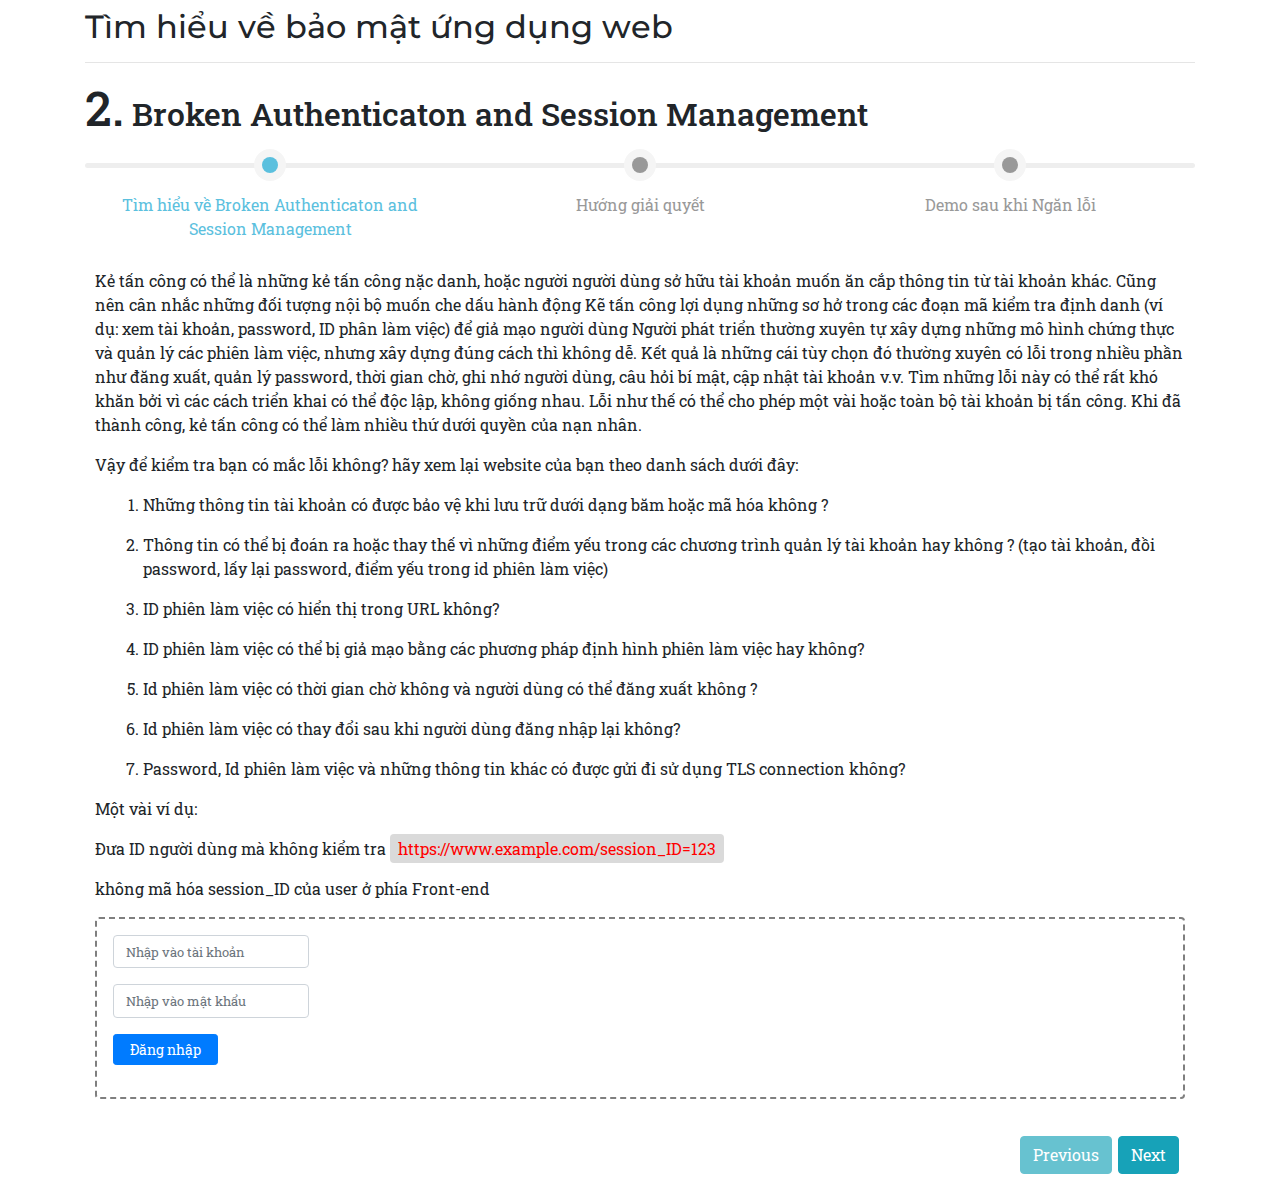
==== 1. Front-end/BrokenAuthentication.html @ 6dde975b "add content for 2 4" ====
<!DOCTYPE html>
<html lang="en">
  <head>
    <meta charset="UTF-8" />
    <meta http-equiv="X-UA-Compatible" content="IE=edge" />
    <meta name="viewport" content="width=device-width, initial-scale=1.0" />
    <link
      rel="stylesheet"
      href="./vendors/./bootstrap-4.5.2-dist/css/bootstrap.min.css"
    />
    <link rel="stylesheet" href="./vendors/highlight/darcula.css" />
    <link
      rel="stylesheet"
      href="./vendors/smartWizard/smart_wizard_all.min.css"
    />
    <link rel="stylesheet" href="./css/style.css" />
    <title>TOP 10 OWASP</title>
  </head>

  <body>
    <div class="container">
      <div class="font-mont h2 mt-2">Tìm hiểu về bảo mật ứng dụng web</div>
      <hr />
      <div class="row">
        <div class="col-12">
          <div class="tab">
            <div class="page-number h2">
              <span class="number">2.</span> Broken Authenticaton and Session
              Management
            </div>

            <div id="smartwizard">
              <ul class="nav">
                <li>
                  <a class="nav-link" href="#step-1">
                    Tìm hiểu về Broken Authenticaton and Session Management
                  </a>
                </li>
                <li>
                  <a class="nav-link" href="#step-2"> Hướng giải quyết </a>
                </li>
                <li>
                  <a class="nav-link" href="#step-3"> Demo sau khi Ngăn lỗi </a>
                </li>
              </ul>

              <div class="tab-content">
                <div id="step-1" class="tab-pane" role="tabpanel">
                  <div class="content">
                    <p>
                      Kẻ tấn công có thể là những kẻ tấn công nặc danh, hoặc
                      người người dùng sở hữu tài khoản muốn ăn cắp thông tin từ
                      tài khoản khác. Cũng nên cân nhắc những đối tượng nội bộ
                      muốn che dấu hành động Kẽ tấn công lợi dụng những sơ hở
                      trong các đoạn mã kiểm tra định danh (ví dụ: xem tài
                      khoản, password, ID phân làm việc) để giả mạo người dùng
                      Người phát triển thường xuyên tự xây dựng những mô hình
                      chứng thực và quản lý các phiên làm việc, nhưng xây dựng
                      đúng cách thì không dễ. Kết quả là những cái tùy chọn đó
                      thường xuyên có lỗi trong nhiều phần như đăng xuất, quản
                      lý password, thời gian chờ, ghi nhớ người dùng, câu hỏi bí
                      mật, cập nhật tài khoản v.v. Tìm những lỗi này có thể rất
                      khó khăn bởi vì các cách triển khai có thể độc lập, không
                      giống nhau. Lỗi như thế có thể cho phép một vài hoặc toàn
                      bộ tài khoản bị tấn công. Khi đã thành công, kẻ tấn công
                      có thể làm nhiều thứ dưới quyền của nạn nhân.
                    </p>
                    <p>
                      Vậy để kiểm tra bạn có mắc lỗi không? hãy xem lại website
                      của bạn theo danh sách dưới đây:
                    </p>
                    <ol class="ml-5">
                      <li>
                        <p>
                          Những thông tin tài khoản có được bảo vệ khi lưu trữ
                          dưới dạng băm hoặc mã hóa không ?
                        </p>
                      </li>
                      <li>
                        <p>
                          Thông tin có thể bị đoán ra hoặc thay thế vì những
                          điểm yếu trong các chương trình quản lý tài khoản hay
                          không ? (tạo tài khoản, đồi password, lấy lại
                          password, điểm yếu trong id phiên làm việc)
                        </p>
                      </li>
                      <li>
                        <p>ID phiên làm việc có hiển thị trong URL không?</p>
                      </li>
                      <li>
                        <p>
                          ID phiên làm việc có thể bị giả mạo bằng các phương
                          pháp định hình phiên làm việc hay không?
                        </p>
                      </li>
                      <li>
                        <p>
                          Id phiên làm việc có thời gian chờ không và người dùng
                          có thể đăng xuất không ?
                        </p>
                      </li>
                      <li>
                        <p>
                          Id phiên làm việc có thay đổi sau khi người dùng đăng
                          nhập lại không?
                        </p>
                      </li>
                      <li>
                        <p>
                          Password, Id phiên làm việc và những thông tin khác có
                          được gửi đi sử dụng TLS connection không?
                        </p>
                      </li>
                    </ol>
                    <p>Một vài ví dụ:</p>
                    <p>
                      Đưa ID người dùng mà không kiểm tra
                      <span class="high-light"
                        >https://www.example.com/session_ID=123</span
                      >
                    </p>
                    <p>không mã hóa session_ID của user ở phía Front-end</p>
                  </div>
                  <div class="demo d-flex">
                    <div class="form-group">
                      <form action="">
                        <input
                          type="text"
                          class="form-control font-small mb-3"
                          placeholder="Nhập vào tài khoản"
                        />
                        <input
                          type="password"
                          class="form-control font-small mb-3"
                          placeholder="Nhập vào mật khẩu"
                        />
                        <button
                          type="submit"
                          class="btn btn-primary btn-sm px-3 py-1"
                        >
                          Đăng nhập
                        </button>
                      </form>
                    </div>
                  </div>
                </div>
                <div id="step-2" class="tab-pane" role="tabpanel">
                  <!-- <pre>
                      <code class="C#">
          public class Customer : IIdEntity<int>
                          {
                              public int Id { get; set; }
                              public string Name { get; set; }
                              public string Address { get; set; }
                              public string Email { get; set; }
                              public string Phone { get; set; }
                              public CustomerStatus Status { get; set; }
                              public DateTime CreatedDate { get; set; }
                              public virtual int? CustomerTypeId { get; set; }
                              public virtual CustomerType CustomerType { get; set; }
                          }
                      </code>
                    </pre> -->
                  <p>Các cách để khắc phục việc này:</p>
                  <ol class="ml-5">
                    <li>
                      <p>
                        Sử dụng SSL, attacker sẽ khó tấn công vào cookies hơn
                      </p>
                    </li>
                    <li>
                      <p>Sử dụng HTTPOnly Cookie</p>
                    </li>
                    <li>
                      <p>Thiết lập timeOut cho SESSION, COOKIES</p>
                    </li>
                    <li>
                      <p>
                        Tuyệt đối không để lộ SessionID qua URL, thay vào đó sử
                        dụng Cookie
                      </p>
                    </li>
                    <li>
                      <p>Mã hóa cookie khi cần thiết</p>
                    </li>
                    <li>
                      <p>Không ghi SessionID ra log</p>
                    </li>
                    <li>
                      <p>
                        Kiểm tra password cũ khi đổi. Gửi email xác nhận tới
                        email cũ nếu đổi email
                      </p>
                    </li>
                  </ol>
                </div>
                <div id="step-3" class="tab-pane" role="tabpanel">
                  Step content
                </div>
              </div>
            </div>
          </div>
          <!-- <a href="/" class="btn btn-primary btn-sm mt-3 px-3 py-1">Về trang chủ</a> -->
        </div>
      </div>
    </div>
  </body>
  <!-- Jquery -->
  <script src="./vendors/jquery/jquery-3.5.1.min.js"></script>

  <!-- Bootstrap -->
  <script src="./vendors/bootstrap-4.5.2-dist/js/bootstrap.min.js"></script>

  <!-- Highlight -->
  <script src="./vendors/highlight/highlight.min.js"></script>

  <!-- Smart-Wizard -->
  <script src="./vendors/smartWizard/jquery.smartWizard.min.js"></script>
  <!-- <script src="./js/script.js"></script> -->
  <script src="./js/script.js"></script>
</html>
---- 1. Front-end/vendors/highlight/darcula.css ----
/*

Darcula color scheme from the JetBrains family of IDEs

*/


.hljs {
  display: block;
  overflow-x: auto;
  padding: 0.5em;
  background: #2b2b2b;
  color: #bababa;
}

.hljs-strong,
.hljs-emphasis {
  color: #a8a8a2;
}

.hljs-bullet,
.hljs-quote,
.hljs-link,
.hljs-number,
.hljs-regexp,
.hljs-literal {
  color: #6896ba;
}

.hljs-code,
.hljs-selector-class {
  color: #a6e22e;
}

.hljs-emphasis {
  font-style: italic;
}

.hljs-keyword,
.hljs-selector-tag,
.hljs-section,
.hljs-attribute,
.hljs-name,
.hljs-variable {
  color: #cb7832;
}

.hljs-params {
  color: #b9b9b9;
}

.hljs-string {
  color: #6a8759;
}

.hljs-subst,
.hljs-type,
.hljs-built_in,
.hljs-builtin-name,
.hljs-symbol,
.hljs-selector-id,
.hljs-selector-attr,
.hljs-selector-pseudo,
.hljs-template-tag,
.hljs-template-variable,
.hljs-addition {
  color: #e0c46c;
}

.hljs-comment,
.hljs-deletion,
.hljs-meta {
  color: #7f7f7f;
}
---- 1. Front-end/vendors/smartWizard/smart_wizard_all.min.css ----
/*!
 * jQuery SmartWizard v5
 * jQuery Wizard Plugin
 * http://www.techlaboratory.net/smartwizard
 *
 * Created by Dipu Raj
 * http://dipu.me
 *
 * Licensed under the terms of MIT License
 * https://github.com/techlab/jquery-smartwizard/blob/master/LICENSE
 */.sw{position:relative}.sw *,.sw ::after,.sw ::before{box-sizing:border-box}.sw>.tab-content{position:relative;overflow:hidden}.sw .toolbar{padding:.8rem}.sw .toolbar>.btn{display:inline-block;text-decoration:none;text-align:center;text-transform:none;vertical-align:middle;-webkit-user-select:none;-moz-user-select:none;-ms-user-select:none;user-select:none;margin-left:.2rem;margin-right:.2rem;cursor:pointer}.sw .toolbar>.btn.disabled,.sw .toolbar>.btn:disabled{opacity:.65}.sw>.nav{display:flex;flex-wrap:wrap;list-style:none;padding-left:0;margin-top:0;margin-bottom:0}@media screen and (max-width:640px){.sw>.nav{flex-direction:column!important;flex:1 auto}}.sw>.nav .nav-link{display:block;padding:.5rem 1rem;text-decoration:none}.sw>.nav .nav-link:active,.sw>.nav .nav-link:focus,.sw>.nav .nav-link:hover{text-decoration:none}.sw>.nav .nav-link::-moz-focus-inner{border:0!important}.sw>.nav .nav-link.disabled{color:#ccc!important;pointer-events:none;cursor:default}.sw>.nav .nav-link.hidden{display:none!important}.sw.sw-justified>.nav .nav-link,.sw.sw-justified>.nav>li{flex-basis:0;flex-grow:1;text-align:center}.sw.sw-dark{color:rgba(255,255,255,.95);background:#000}.sw.sw-loading{-webkit-user-select:none;-moz-user-select:none;-ms-user-select:none;user-select:none}.sw.sw-loading::after{content:"";display:block;position:absolute;opacity:1;top:0;left:0;height:100%;width:100%;background:rgba(255,255,255,.7);z-index:2;transition:all .2s ease}.sw.sw-loading::before{content:'';display:inline-block;position:absolute;top:45%;left:45%;width:2rem;height:2rem;border:10px solid #f3f3f3;border-top:10px solid #3498db;border-radius:50%;z-index:10;-webkit-animation:spin 1s linear infinite;animation:spin 1s linear infinite}@-webkit-keyframes spin{0%{transform:rotate(0)}100%{transform:rotate(360deg)}}@keyframes spin{0%{transform:rotate(0)}100%{transform:rotate(360deg)}}.sw-theme-default{border:1px solid #eee}.sw-theme-default>.tab-content>.tab-pane{padding:10px}.sw-theme-default .toolbar>.btn{color:#fff;background-color:#17a2b8;border:1px solid #17a2b8;padding:.375rem .75rem;border-radius:.25rem;font-weight:400}.sw-theme-default>.nav{box-shadow:0 .125rem .25rem rgba(0,0,0,.1)!important}.sw-theme-default>.nav .nav-link{position:relative;height:100%;min-height:100%}.sw-theme-default>.nav .nav-link::after{content:"";position:absolute;height:2px;width:0;left:0;bottom:-1px;background:#999;transition:all .35s ease .15s}.sw-theme-default>.nav .nav-link.inactive{color:#999;cursor:not-allowed}.sw-theme-default>.nav .nav-link.active{color:#17a2b8!important;cursor:pointer}.sw-theme-default>.nav .nav-link.active::after{background:#17a2b8!important;width:100%}.sw-theme-default>.nav .nav-link.done{color:#5cb85c!important;cursor:pointer}.sw-theme-default>.nav .nav-link.done::after{background:#5cb85c;width:100%}.sw-theme-default>.nav .nav-link.disabled{color:#ddd!important;cursor:not-allowed}.sw-theme-default>.nav .nav-link.disabled::after{background:#ddd;width:100%}.sw-theme-default>.nav .nav-link.danger{color:#d9534f!important;cursor:pointer}.sw-theme-default>.nav .nav-link.danger::after{background:#d9534f;width:100%}.sw-theme-arrows{border:1px solid #eee}.sw-theme-arrows>.tab-content>.tab-pane{padding:10px}.sw-theme-arrows .toolbar>.btn{color:#fff;background-color:#17a2b8;border:1px solid #17a2b8;padding:.375rem .75rem;border-radius:.25rem;font-weight:400}.sw-theme-arrows>.nav{overflow:hidden;border-bottom:1px solid #eee}.sw-theme-arrows>.nav .nav-link{position:relative;height:100%;min-height:100%;margin-right:30px;margin-left:-30px;padding-left:40px}@media screen and (max-width:640px){.sw-theme-arrows>.nav .nav-link{overflow:hidden;margin-bottom:1px;margin-right:unset}}.sw-theme-arrows>.nav .nav-link::after{content:"";position:absolute;display:block;width:0;height:0;top:50%;left:100%;margin-top:-50px;border-top:50px solid transparent;border-bottom:50px solid transparent;border-left:30px solid #f8f8f8;z-index:2}.sw-theme-arrows>.nav .nav-link::before{content:" ";position:absolute;display:block;width:0;height:0;top:50%;left:100%;margin-top:-50px;margin-left:1px;border-top:50px solid transparent;border-bottom:50px solid transparent;border-left:30px solid #eee;z-index:1}.sw-theme-arrows>.nav .nav-link.inactive{color:#999;border-color:#f8f8f8;background:#f8f8f8;cursor:not-allowed}.sw-theme-arrows>.nav .nav-link.active{color:#fff;border-color:#5bc0de;background:#5bc0de;cursor:pointer}.sw-theme-arrows>.nav .nav-link.active::after{border-left-color:#5bc0de}.sw-theme-arrows>.nav .nav-link.done{color:#fff;border-color:#5cb85c;background:#5cb85c;cursor:pointer}.sw-theme-arrows>.nav .nav-link.done::after{border-left-color:#5cb85c}.sw-theme-arrows>.nav .nav-link.disabled{color:#eee;border-color:#f9f9f9;background:#f9f9f9;cursor:not-allowed}.sw-theme-arrows>.nav .nav-link.disabled::after{border-left-color:#f9f9f9}.sw-theme-arrows>.nav .nav-link.danger{color:#fff;border-color:#d9534f;background:#d9534f;cursor:pointer}.sw-theme-arrows>.nav .nav-link.danger::after{border-left-color:#d9534f}.sw-theme-arrows.sw-dark{color:rgba(255,255,255,.95);background:#000}.sw-theme-arrows.sw-dark>.nav{border-bottom:1px solid #555}.sw-theme-arrows.sw-dark>.nav .nav-link::after{border-left:30px solid #5f5f5f}.sw-theme-arrows.sw-dark>.nav .nav-link::before{border-left:30px solid #555}.sw-theme-arrows.sw-dark>.nav .nav-link.inactive{color:#fff;border-color:#5f5f5f;background:#5f5f5f}.sw-theme-arrows.sw-dark>.nav .nav-link.inactive::after{border-left-color:#5f5f5f}.sw-theme-arrows.sw-dark>.nav .nav-link.active{color:#fff;border-color:#010506;background:#0a2730}.sw-theme-arrows.sw-dark>.nav .nav-link.active::after{border-left-color:#0a2730}.sw-theme-arrows.sw-dark>.nav .nav-link.done{color:#fff;border-color:#000;background:#000}.sw-theme-arrows.sw-dark>.nav .nav-link.done::after{border-left-color:#000}.sw-theme-arrows.sw-dark>.nav .nav-link.disabled{color:#555!important;border-color:#f9f9f9;background:#474747}.sw-theme-arrows.sw-dark>.nav .nav-link.disabled::after{border-left-color:#474747}.sw-theme-arrows.sw-dark>.nav .nav-link.danger{color:#fff;border-color:#d9534f;background:#d9534f}.sw-theme-arrows.sw-dark>.nav .nav-link.danger::after{border-left-color:#d9534f}.sw-theme-dots>.tab-content>.tab-pane{padding:10px}.sw-theme-dots .toolbar>.btn{color:#fff;background-color:#17a2b8;border:1px solid #17a2b8;padding:.375rem .75rem;border-radius:.25rem;font-weight:400}.sw-theme-dots>.nav{position:relative;margin-bottom:10px}.sw-theme-dots>.nav::before{content:" ";position:absolute;top:18px;left:0;width:100%;height:5px;background-color:#eee;border-radius:3px;z-index:1}.sw-theme-dots>.nav .nav-link{position:relative;margin-top:40px}.sw-theme-dots>.nav .nav-link::before{content:" ";position:absolute;display:block;top:-36px;left:0;right:0;margin-left:auto;margin-right:auto;width:32px;height:32px;border-radius:50%;border:none;background:#f5f5f5;color:#428bca;text-decoration:none;z-index:98}.sw-theme-dots>.nav .nav-link::after{content:" ";position:absolute;display:block;top:-28px;left:0;right:0;margin-left:auto;margin-right:auto;width:16px;height:16px;border-radius:50%;z-index:99}.sw-theme-dots>.nav .nav-link.inactive{color:#999;cursor:not-allowed}.sw-theme-dots>.nav .nav-link.inactive::after{background-color:#999}.sw-theme-dots>.nav .nav-link.active{color:#5bc0de!important;cursor:pointer}.sw-theme-dots>.nav .nav-link.active::after{background-color:#5bc0de!important}.sw-theme-dots>.nav .nav-link.done{color:#5cb85c;cursor:pointer}.sw-theme-dots>.nav .nav-link.done::after{background-color:#5cb85c}.sw-theme-dots>.nav .nav-link.disabled{color:#f9f9f9;cursor:not-allowed}.sw-theme-dots>.nav .nav-link.disabled::after{background-color:#f9f9f9}.sw-theme-dots>.nav .nav-link.danger{color:#d9534f;cursor:pointer}.sw-theme-dots>.nav .nav-link.danger::after{background-color:#d9534f}.sw-theme-dots.sw-dark{color:rgba(255,255,255,.95);background:#000}.sw-theme-dots.sw-dark>.nav::before{background-color:#3c3c3c}.sw-theme-dots.sw-dark>.nav .nav-link::before{background:#434343;color:#000}.sw-theme-progress{border:1px solid #eee}.sw-theme-progress>.tab-content>.tab-pane{padding:10px}.sw-theme-progress .toolbar>.btn{color:#fff;background-color:#17a2b8;border:1px solid #17a2b8;padding:.375rem .75rem;border-radius:.25rem;font-weight:400}.sw-theme-progress>.nav{box-shadow:0 .125rem .25rem rgba(0,0,0,.1)!important}.sw-theme-progress>.nav .nav-link{position:relative;height:100%;min-height:100%;background:0 0;overflow:hidden;z-index:2}.sw-theme-progress>.nav .nav-link::after{content:"";position:absolute;height:150%;width:0;left:0;top:0;background:#fff;z-index:-1;transition:all .35s ease .1s}.sw-theme-progress>.nav .nav-link.inactive{color:#999;cursor:not-allowed}.sw-theme-progress>.nav .nav-link.active{color:#fff!important;cursor:pointer}.sw-theme-progress>.nav .nav-link.active::after{background-color:#5cb85c;width:100%}.sw-theme-progress>.nav .nav-link.done{color:#fff!important;cursor:pointer}.sw-theme-progress>.nav .nav-link.done::after{background:#5cb85c;width:100%}.sw-theme-progress>.nav .nav-link.disabled{color:#ddd!important;cursor:not-allowed}.sw-theme-progress>.nav .nav-link.disabled::after{background:#f9f9f9;width:100%}.sw-theme-progress>.nav .nav-link.danger{color:#fff!important;cursor:pointer}.sw-theme-progress>.nav .nav-link.danger::after{background:#d9534f;width:100%}.sw-theme-progress.sw-dark{color:rgba(255,255,255,.95)}.sw-theme-progress.sw-dark>.nav .nav-link.active{color:#fff}.sw-theme-progress.sw-dark>.nav .nav-link.active::after{background-color:#333}.sw-theme-progress.sw-dark>.nav .nav-link.done{color:#fff!important}.sw-theme-progress.sw-dark>.nav .nav-link.done::after{background:#333}.sw-theme-progress.sw-dark>.nav .nav-link.disabled{color:#2b2b2b!important}.sw-theme-progress.sw-dark>.nav .nav-link.disabled::after{background:#474747}.sw-theme-progress.sw-dark>.nav .nav-link.danger{color:#fff!important}.sw-theme-progress.sw-dark>.nav .nav-link.danger::after{background:#d9534f}
---- 1. Front-end/css/style.css ----
@import url("https://fonts.googleapis.com/css2?family=Roboto+Slab:wght@400;500;600;700&display=swap");
@import url("https://fonts.googleapis.com/css2?family=Montserrat:wght@400;500;600;700&display=swap");
* {
  margin: 0;
  padding: 0;
  -webkit-box-sizing: border-box;
          box-sizing: border-box;
  font-family: 'Roboto Slab', serif;
  font-size: 16px;
}

.font-mont {
  font-family: 'Montserrat', sans-serif;
  font-weight: 500;
}

.font-small {
  font-size: 13px;
}

.cursor-pointer {
  cursor: pointer;
}

.form-control.error:focus {
  color: #495057;
  background-color: #fff;
  border-color: red !important;
  outline: 0;
  -webkit-box-shadow: 0 0 0 0.2rem rgba(255, 23, 23, 0.644);
          box-shadow: 0 0 0 0.2rem rgba(255, 23, 23, 0.644);
}

.tab .page-number .number {
  font-size: 3rem;
}

.tab .content {
  font-size: 14px;
  word-wrap: break-word;
}

.tab .content .high-light {
  background-color: #dadada;
  color: red;
  padding: 4px 8px;
  border-radius: 4px;
}

.tab .demo {
  width: 100%;
  margin: 1rem 0;
  padding: 1rem;
  border: dashed 2px rgba(0, 0, 0, 0.5);
  border-radius: 4px;
}
/*# sourceMappingURL=style.css.map */
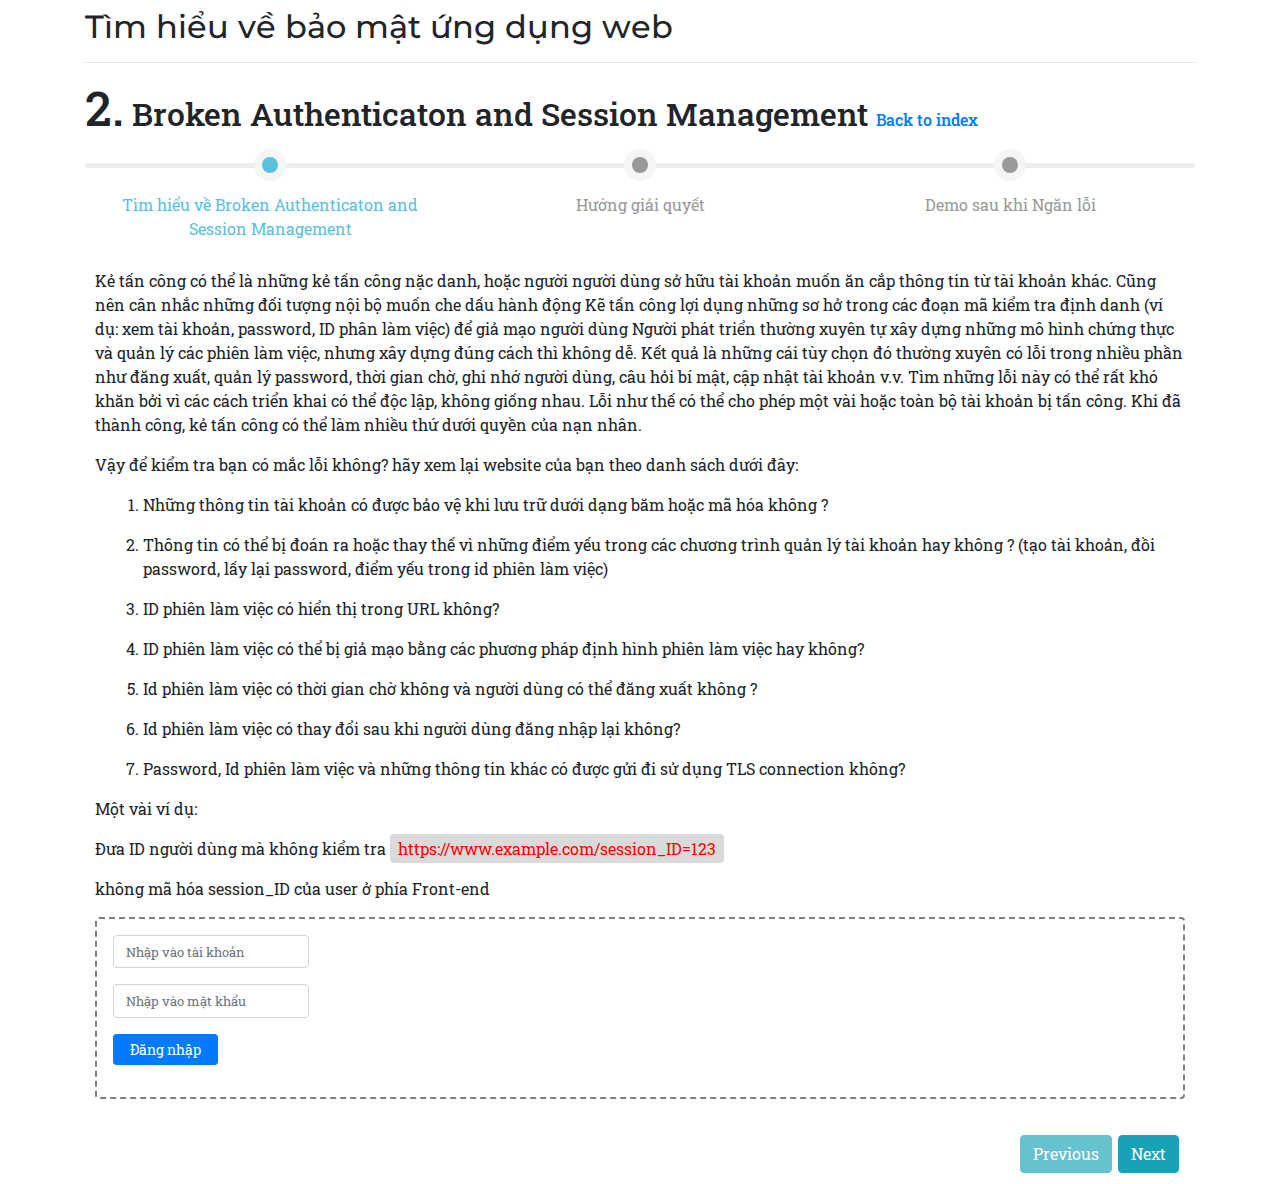
==== commit bcc558ed: "doing back-end" ====
--- a/1. Front-end/BrokenAuthentication.html
+++ b/1. Front-end/BrokenAuthentication.html
@@ -4,6 +4,11 @@
     <meta charset="UTF-8" />
     <meta http-equiv="X-UA-Compatible" content="IE=edge" />
     <meta name="viewport" content="width=device-width, initial-scale=1.0" />
+    <link
+      rel="shortcut icon"
+      type="image/png"
+      href="./image/54522-removebg-preview.png"
+    />
     <link
       rel="stylesheet"
       href="./vendors/./bootstrap-4.5.2-dist/css/bootstrap.min.css"
@@ -27,6 +32,7 @@
             <div class="page-number h2">
               <span class="number">2.</span> Broken Authenticaton and Session
               Management
+              <a href="/" class="mr-auto">Back to index</a>
             </div>
 
             <div id="smartwizard">
--- a/1. Front-end/css/style.css
+++ b/1. Front-end/css/style.css
@@ -20,6 +20,16 @@
 
 .cursor-pointer {
   cursor: pointer;
+}
+
+.btn-facebook {
+  background-color: blue;
+  color: #fff;
+}
+
+.btn-facebook:hover {
+  background-color: #0000df;
+  color: #fff;
 }
 
 .form-control.error:focus {
